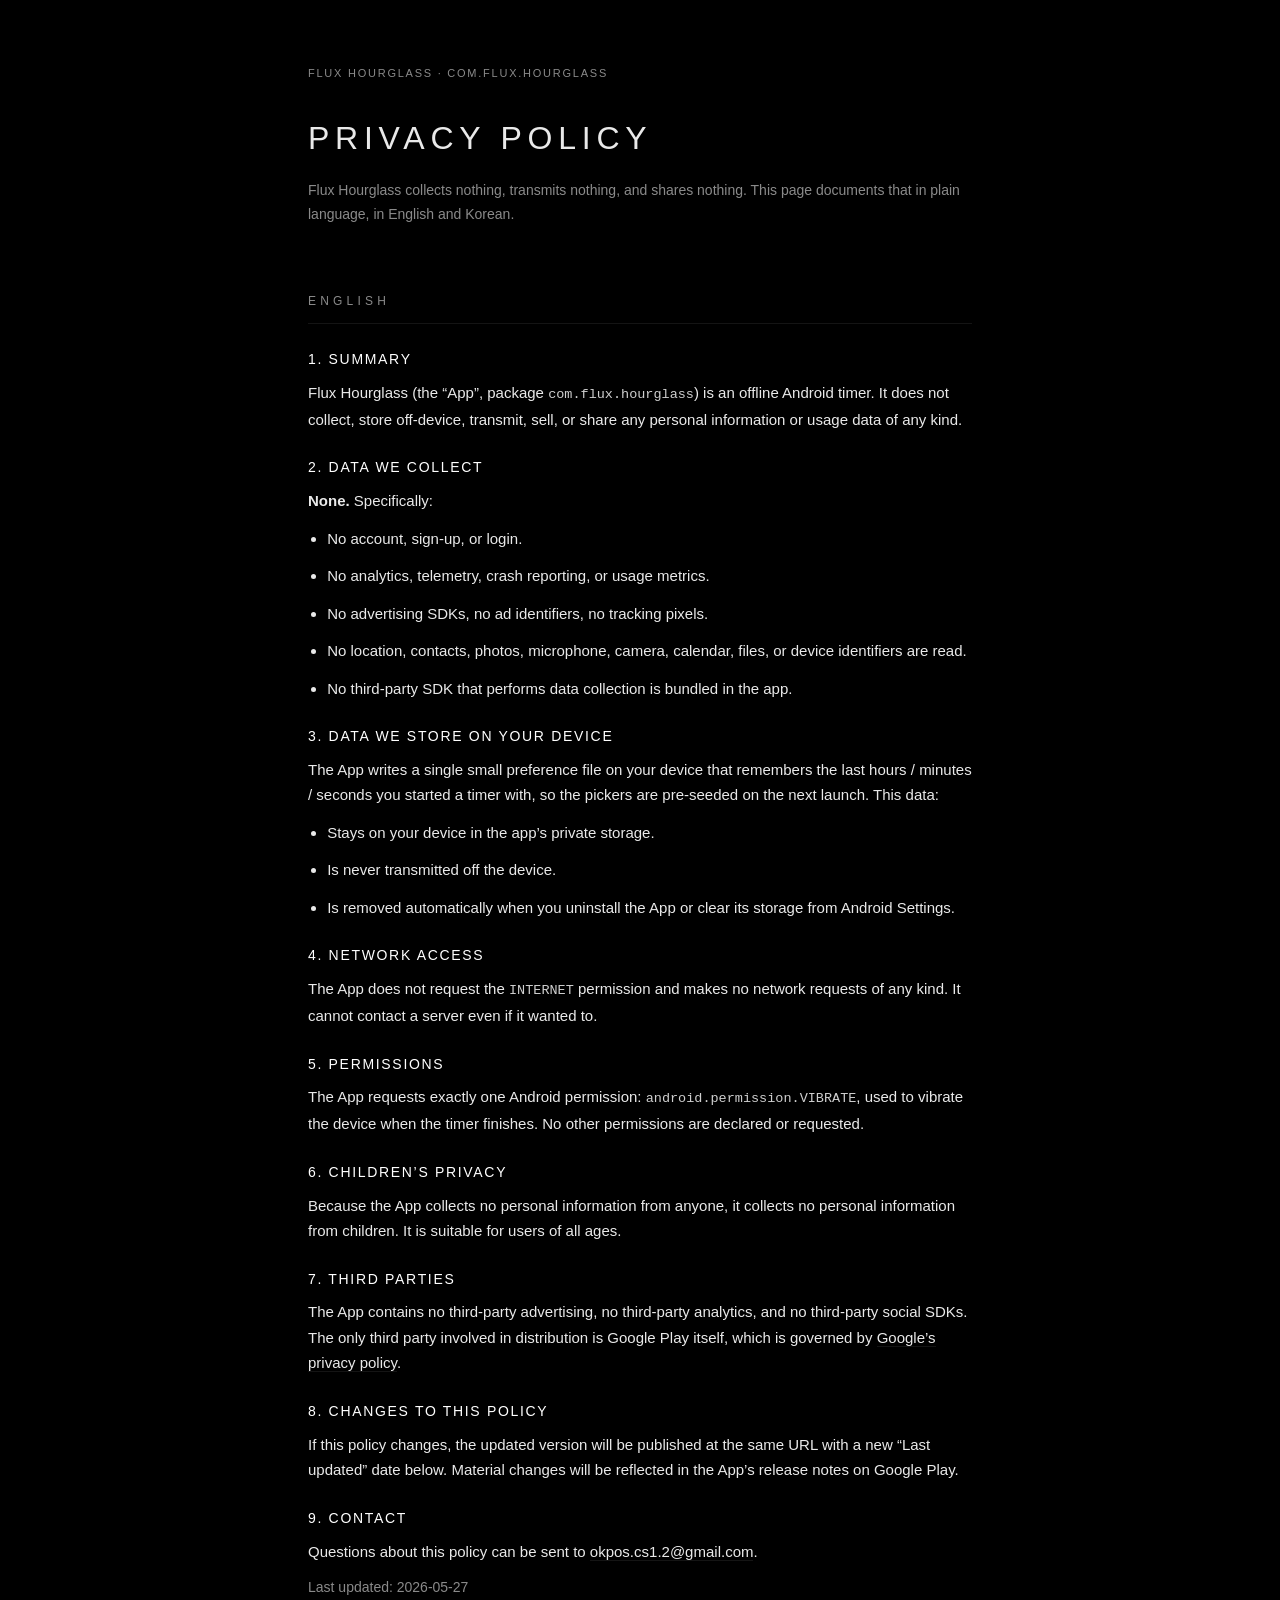
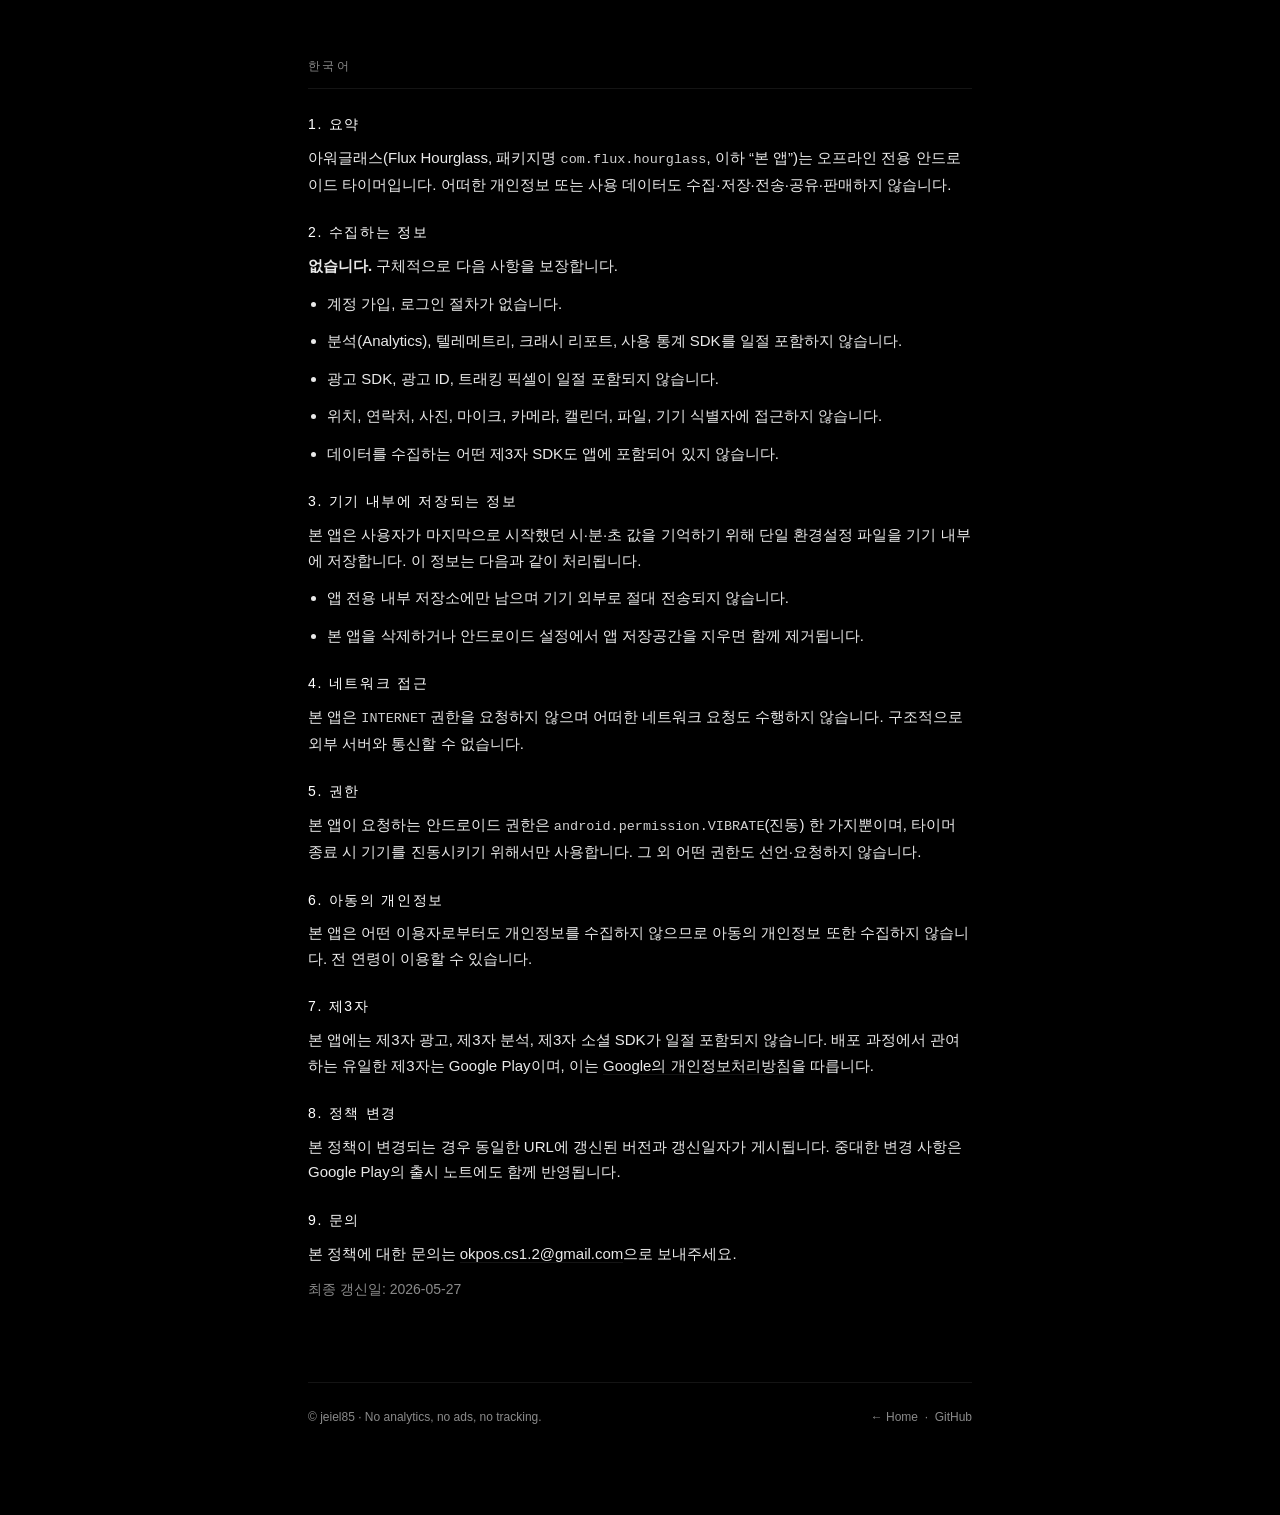
==== docs/privacy.html @ 26812f50 "docs: add privacy policy page (KR/EN) for Play Store listing Bilingual privacy policy at docs/privac" ====
<!doctype html>
<html lang="en">
  <head>
    <meta charset="utf-8" />
    <meta name="viewport" content="width=device-width, initial-scale=1, viewport-fit=cover" />
    <meta name="color-scheme" content="dark" />
    <meta name="theme-color" content="#000000" />
    <title>Flux Hourglass — Privacy Policy</title>
    <meta
      name="description"
      content="Privacy policy for Flux Hourglass, a minimalist Android timer. No data is collected, transmitted, or shared. The only permission requested is VIBRATE."
    />
    <link rel="icon" href="data:," />
    <style>
      :root {
        --bg: #000;
        --fg: #e9e9e9;
        --muted: #8a8a8a;
        --hair: rgba(255, 255, 255, 0.08);
        --accent: #fff;
      }
      * { box-sizing: border-box; }
      html, body {
        margin: 0;
        background: var(--bg);
        color: var(--fg);
        font-family: -apple-system, BlinkMacSystemFont, "Segoe UI", "Helvetica Neue",
          "Inter", "Pretendard", "Noto Sans KR", sans-serif;
        font-weight: 300;
        -webkit-font-smoothing: antialiased;
        text-rendering: optimizeLegibility;
        line-height: 1.7;
      }
      a {
        color: var(--fg);
        text-decoration: none;
        border-bottom: 1px solid var(--hair);
        transition: border-color 0.15s ease;
      }
      a:hover { border-bottom-color: var(--accent); }
      code {
        font-family: ui-monospace, SFMono-Regular, "JetBrains Mono", Menlo, monospace;
        font-size: 0.9em;
        color: #cfcfcf;
      }
      .wrap {
        max-width: 720px;
        padding: 64px 28px 96px;
        margin: 0 auto;
      }
      header.hero { margin-bottom: 64px; }
      .hero h1 {
        font-size: 32px;
        font-weight: 200;
        letter-spacing: 0.18em;
        margin: 0 0 14px;
        text-transform: uppercase;
      }
      .hero p.lead {
        font-size: 14px;
        color: var(--muted);
        margin: 0;
      }
      .hero .meta {
        font-size: 11px;
        color: var(--muted);
        letter-spacing: 0.16em;
        text-transform: uppercase;
        margin: 0 0 28px;
      }
      section { margin: 0 0 56px; }
      h2 {
        font-size: 12px;
        font-weight: 400;
        letter-spacing: 0.35em;
        text-transform: uppercase;
        color: var(--muted);
        border-bottom: 1px solid var(--hair);
        padding-bottom: 12px;
        margin: 0 0 24px;
      }
      h3 {
        font-size: 14px;
        font-weight: 400;
        letter-spacing: 0.12em;
        text-transform: uppercase;
        margin: 24px 0 8px;
        color: var(--accent);
      }
      p, li {
        margin: 0 0 12px;
        color: var(--fg);
        font-size: 15px;
      }
      p.muted, li.muted { color: var(--muted); font-size: 14px; }
      ul { padding-left: 1.2em; margin: 0 0 18px; }
      .kr h2 { letter-spacing: 0.2em; }

      footer {
        margin-top: 80px;
        padding-top: 24px;
        border-top: 1px solid var(--hair);
        color: var(--muted);
        font-size: 12px;
        display: flex;
        flex-wrap: wrap;
        justify-content: space-between;
        gap: 16px;
      }
      footer a { color: var(--muted); border-bottom-color: transparent; }
      footer a:hover { color: var(--fg); }

      @media (max-width: 720px) {
        .wrap { padding: 40px 22px 64px; }
        .hero h1 { font-size: 26px; }
      }
    </style>
  </head>
  <body>
    <div class="wrap">
      <header class="hero">
        <p class="meta">Flux Hourglass · com.flux.hourglass</p>
        <h1>Privacy Policy</h1>
        <p class="lead">
          Flux Hourglass collects nothing, transmits nothing, and shares nothing.
          This page documents that in plain language, in English and Korean.
        </p>
      </header>

      <section>
        <h2>English</h2>

        <h3>1. Summary</h3>
        <p>
          Flux Hourglass (the &ldquo;App&rdquo;, package
          <code>com.flux.hourglass</code>) is an offline Android timer. It does
          not collect, store off-device, transmit, sell, or share any personal
          information or usage data of any kind.
        </p>

        <h3>2. Data we collect</h3>
        <p><strong>None.</strong> Specifically:</p>
        <ul>
          <li>No account, sign-up, or login.</li>
          <li>No analytics, telemetry, crash reporting, or usage metrics.</li>
          <li>No advertising SDKs, no ad identifiers, no tracking pixels.</li>
          <li>
            No location, contacts, photos, microphone, camera, calendar, files,
            or device identifiers are read.
          </li>
          <li>
            No third-party SDK that performs data collection is bundled in the
            app.
          </li>
        </ul>

        <h3>3. Data we store on your device</h3>
        <p>
          The App writes a single small preference file on your device that
          remembers the last hours / minutes / seconds you started a timer with,
          so the pickers are pre-seeded on the next launch. This data:
        </p>
        <ul>
          <li>Stays on your device in the app&rsquo;s private storage.</li>
          <li>Is never transmitted off the device.</li>
          <li>
            Is removed automatically when you uninstall the App or clear its
            storage from Android Settings.
          </li>
        </ul>

        <h3>4. Network access</h3>
        <p>
          The App does not request the <code>INTERNET</code> permission and
          makes no network requests of any kind. It cannot contact a server
          even if it wanted to.
        </p>

        <h3>5. Permissions</h3>
        <p>
          The App requests exactly one Android permission:
          <code>android.permission.VIBRATE</code>, used to vibrate the device
          when the timer finishes. No other permissions are declared or
          requested.
        </p>

        <h3>6. Children&rsquo;s privacy</h3>
        <p>
          Because the App collects no personal information from anyone, it
          collects no personal information from children. It is suitable for
          users of all ages.
        </p>

        <h3>7. Third parties</h3>
        <p>
          The App contains no third-party advertising, no third-party analytics,
          and no third-party social SDKs. The only third party involved in
          distribution is Google Play itself, which is governed by
          <a href="https://policies.google.com/privacy">Google&rsquo;s privacy policy</a>.
        </p>

        <h3>8. Changes to this policy</h3>
        <p>
          If this policy changes, the updated version will be published at the
          same URL with a new &ldquo;Last updated&rdquo; date below. Material
          changes will be reflected in the App&rsquo;s release notes on Google
          Play.
        </p>

        <h3>9. Contact</h3>
        <p>
          Questions about this policy can be sent to
          <a href="mailto:okpos.cs1.2@gmail.com">okpos.cs1.2@gmail.com</a>.
        </p>

        <p class="muted">Last updated: 2026-05-27</p>
      </section>

      <section id="kr" class="kr">
        <h2>한국어</h2>

        <h3>1. 요약</h3>
        <p>
          아워글래스(Flux Hourglass, 패키지명
          <code>com.flux.hourglass</code>, 이하 &ldquo;본 앱&rdquo;)는 오프라인
          전용 안드로이드 타이머입니다. 어떠한 개인정보 또는 사용 데이터도
          수집·저장·전송·공유·판매하지 않습니다.
        </p>

        <h3>2. 수집하는 정보</h3>
        <p><strong>없습니다.</strong> 구체적으로 다음 사항을 보장합니다.</p>
        <ul>
          <li>계정 가입, 로그인 절차가 없습니다.</li>
          <li>
            분석(Analytics), 텔레메트리, 크래시 리포트, 사용 통계 SDK를 일절
            포함하지 않습니다.
          </li>
          <li>
            광고 SDK, 광고 ID, 트래킹 픽셀이 일절 포함되지 않습니다.
          </li>
          <li>
            위치, 연락처, 사진, 마이크, 카메라, 캘린더, 파일, 기기 식별자에
            접근하지 않습니다.
          </li>
          <li>
            데이터를 수집하는 어떤 제3자 SDK도 앱에 포함되어 있지 않습니다.
          </li>
        </ul>

        <h3>3. 기기 내부에 저장되는 정보</h3>
        <p>
          본 앱은 사용자가 마지막으로 시작했던 시·분·초 값을 기억하기 위해
          단일 환경설정 파일을 기기 내부에 저장합니다. 이 정보는 다음과 같이
          처리됩니다.
        </p>
        <ul>
          <li>앱 전용 내부 저장소에만 남으며 기기 외부로 절대 전송되지 않습니다.</li>
          <li>
            본 앱을 삭제하거나 안드로이드 설정에서 앱 저장공간을 지우면 함께
            제거됩니다.
          </li>
        </ul>

        <h3>4. 네트워크 접근</h3>
        <p>
          본 앱은 <code>INTERNET</code> 권한을 요청하지 않으며 어떠한 네트워크
          요청도 수행하지 않습니다. 구조적으로 외부 서버와 통신할 수 없습니다.
        </p>

        <h3>5. 권한</h3>
        <p>
          본 앱이 요청하는 안드로이드 권한은
          <code>android.permission.VIBRATE</code>(진동) 한 가지뿐이며, 타이머
          종료 시 기기를 진동시키기 위해서만 사용합니다. 그 외 어떤 권한도
          선언·요청하지 않습니다.
        </p>

        <h3>6. 아동의 개인정보</h3>
        <p>
          본 앱은 어떤 이용자로부터도 개인정보를 수집하지 않으므로 아동의
          개인정보 또한 수집하지 않습니다. 전 연령이 이용할 수 있습니다.
        </p>

        <h3>7. 제3자</h3>
        <p>
          본 앱에는 제3자 광고, 제3자 분석, 제3자 소셜 SDK가 일절 포함되지
          않습니다. 배포 과정에서 관여하는 유일한 제3자는 Google Play이며,
          이는
          <a href="https://policies.google.com/privacy?hl=ko">Google의 개인정보처리방침</a>을
          따릅니다.
        </p>

        <h3>8. 정책 변경</h3>
        <p>
          본 정책이 변경되는 경우 동일한 URL에 갱신된 버전과 갱신일자가
          게시됩니다. 중대한 변경 사항은 Google Play의 출시 노트에도 함께
          반영됩니다.
        </p>

        <h3>9. 문의</h3>
        <p>
          본 정책에 대한 문의는
          <a href="mailto:okpos.cs1.2@gmail.com">okpos.cs1.2@gmail.com</a>으로
          보내주세요.
        </p>

        <p class="muted">최종 갱신일: 2026-05-27</p>
      </section>

      <footer>
        <span>© jeiel85 · No analytics, no ads, no tracking.</span>
        <span>
          <a href="./">← Home</a>
          &nbsp;·&nbsp;
          <a href="https://github.com/jeiel85/flux-hourglass-android">GitHub</a>
        </span>
      </footer>
    </div>
  </body>
</html>
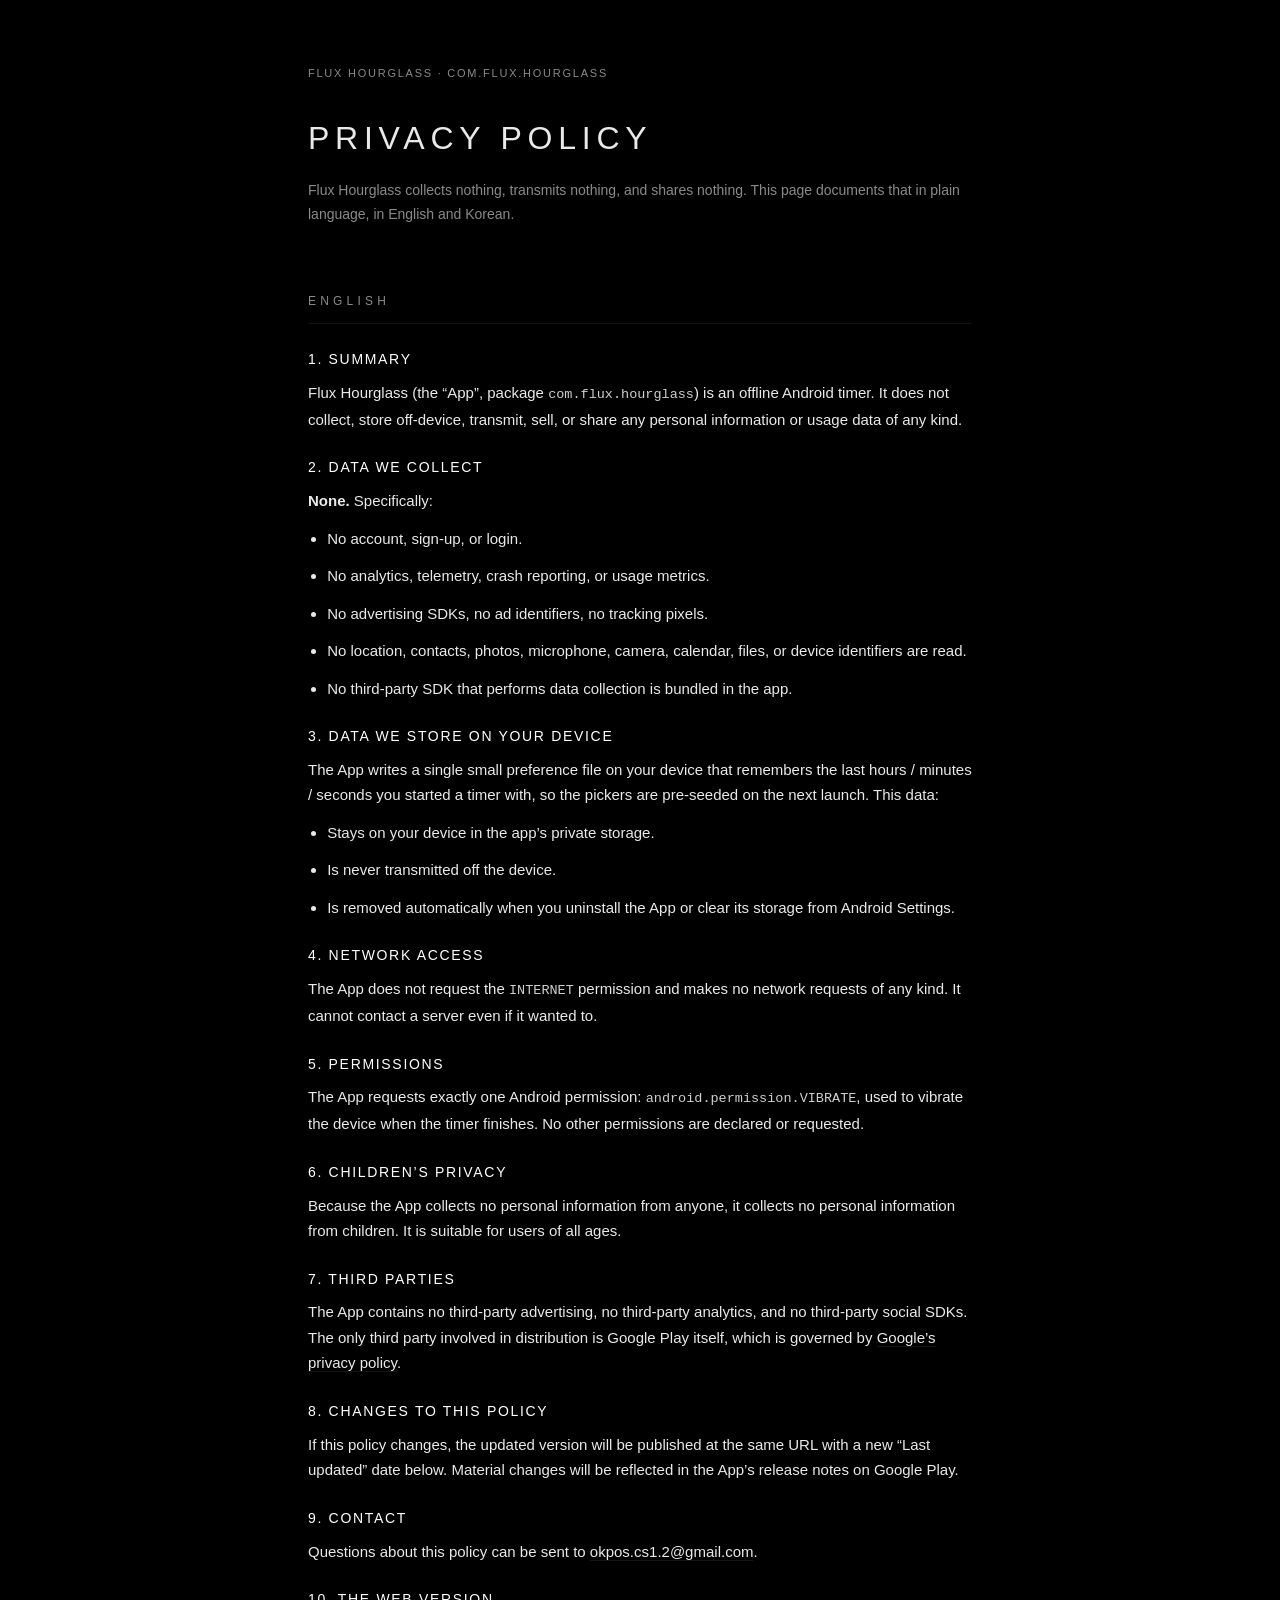
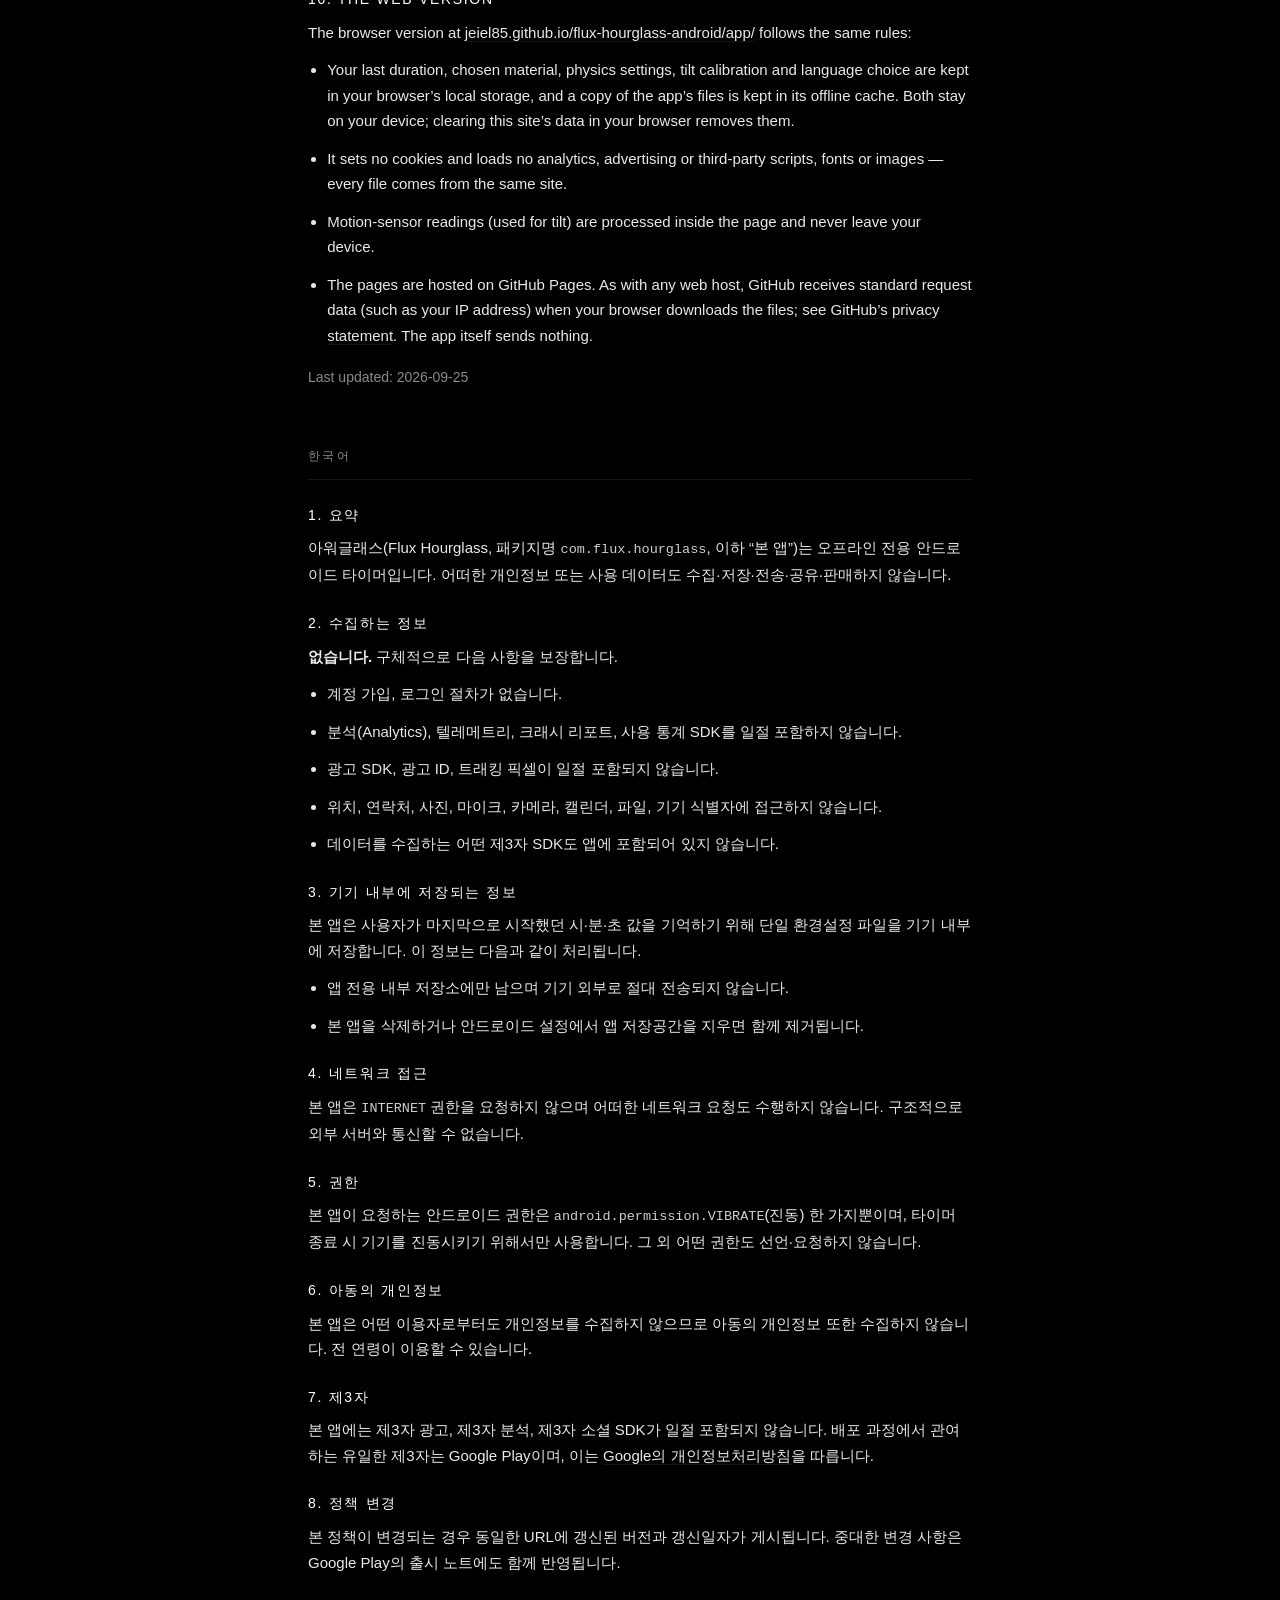
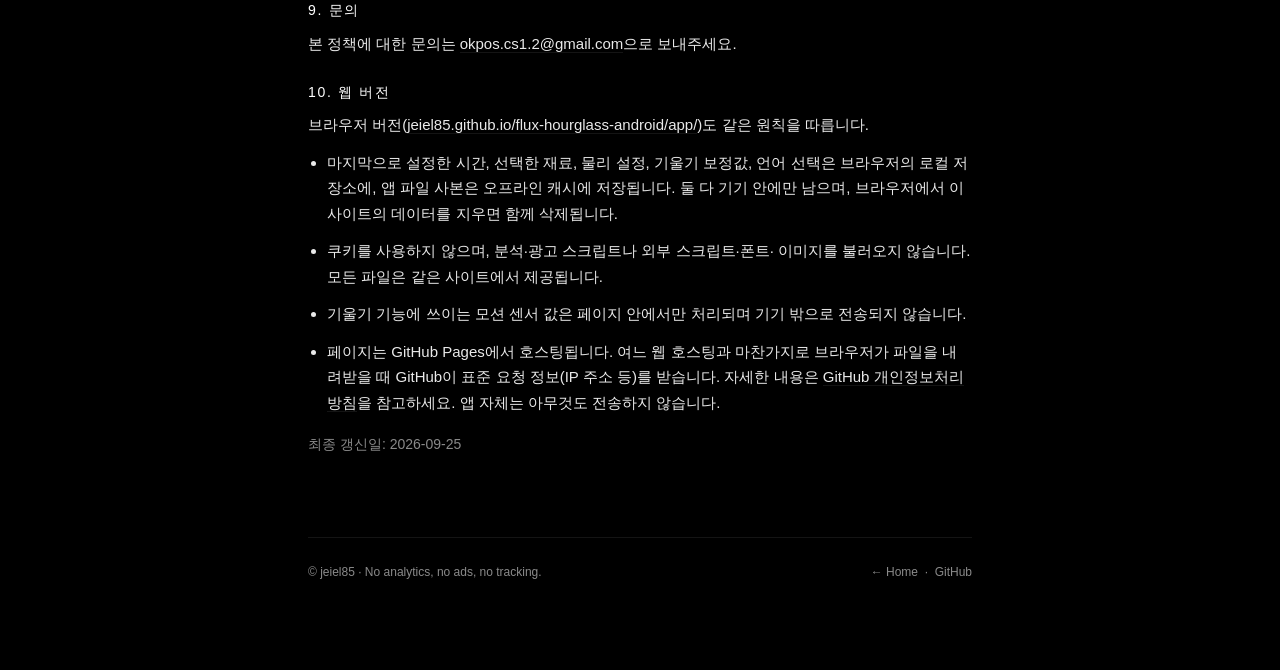
==== commit dab566fc: "feat(web): web version of the app + redesigned landing page Adds a browser version of Flux Hourglass" ====
--- a/docs/privacy.html
+++ b/docs/privacy.html
@@ -10,7 +10,7 @@
       name="description"
       content="Privacy policy for Flux Hourglass, a minimalist Android timer. No data is collected, transmitted, or shared. The only permission requested is VIBRATE."
     />
-    <link rel="icon" href="data:," />
+    <link rel="icon" href="assets/favicon.svg" type="image/svg+xml" />
     <style>
       :root {
         --bg: #000;
@@ -213,7 +213,39 @@
           <a href="mailto:okpos.cs1.2@gmail.com">okpos.cs1.2@gmail.com</a>.
         </p>
 
-        <p class="muted">Last updated: 2026-05-27</p>
+        <h3>10. The web version</h3>
+        <p>
+          The browser version at
+          <a href="app/">jeiel85.github.io/flux-hourglass-android/app/</a>
+          follows the same rules:
+        </p>
+        <ul>
+          <li>
+            Your last duration, chosen material, physics settings, tilt
+            calibration and language choice are kept in your browser&rsquo;s
+            local storage, and a copy of the app&rsquo;s files is kept in its
+            offline cache. Both stay on your device; clearing this site&rsquo;s
+            data in your browser removes them.
+          </li>
+          <li>
+            It sets no cookies and loads no analytics, advertising or
+            third-party scripts, fonts or images &mdash; every file comes from
+            the same site.
+          </li>
+          <li>
+            Motion-sensor readings (used for tilt) are processed inside the
+            page and never leave your device.
+          </li>
+          <li>
+            The pages are hosted on GitHub Pages. As with any web host, GitHub
+            receives standard request data (such as your IP address) when your
+            browser downloads the files; see
+            <a href="https://docs.github.com/site-policy/privacy-policies/github-general-privacy-statement">GitHub&rsquo;s privacy statement</a>.
+            The app itself sends nothing.
+          </li>
+        </ul>
+
+        <p class="muted">Last updated: 2026-09-25</p>
       </section>
 
       <section id="kr" class="kr">
@@ -304,7 +336,36 @@
           보내주세요.
         </p>
 
-        <p class="muted">최종 갱신일: 2026-05-27</p>
+        <h3>10. 웹 버전</h3>
+        <p>
+          브라우저 버전(<a href="app/">jeiel85.github.io/flux-hourglass-android/app/</a>)도
+          같은 원칙을 따릅니다.
+        </p>
+        <ul>
+          <li>
+            마지막으로 설정한 시간, 선택한 재료, 물리 설정, 기울기 보정값, 언어
+            선택은 브라우저의 로컬 저장소에, 앱 파일 사본은 오프라인 캐시에
+            저장됩니다. 둘 다 기기 안에만 남으며, 브라우저에서 이 사이트의
+            데이터를 지우면 함께 삭제됩니다.
+          </li>
+          <li>
+            쿠키를 사용하지 않으며, 분석·광고 스크립트나 외부 스크립트·폰트·
+            이미지를 불러오지 않습니다. 모든 파일은 같은 사이트에서 제공됩니다.
+          </li>
+          <li>
+            기울기 기능에 쓰이는 모션 센서 값은 페이지 안에서만 처리되며 기기
+            밖으로 전송되지 않습니다.
+          </li>
+          <li>
+            페이지는 GitHub Pages에서 호스팅됩니다. 여느 웹 호스팅과 마찬가지로
+            브라우저가 파일을 내려받을 때 GitHub이 표준 요청 정보(IP 주소 등)를
+            받습니다. 자세한 내용은
+            <a href="https://docs.github.com/ko/site-policy/privacy-policies/github-general-privacy-statement">GitHub 개인정보처리방침</a>을
+            참고하세요. 앱 자체는 아무것도 전송하지 않습니다.
+          </li>
+        </ul>
+
+        <p class="muted">최종 갱신일: 2026-09-25</p>
       </section>
 
       <footer>
